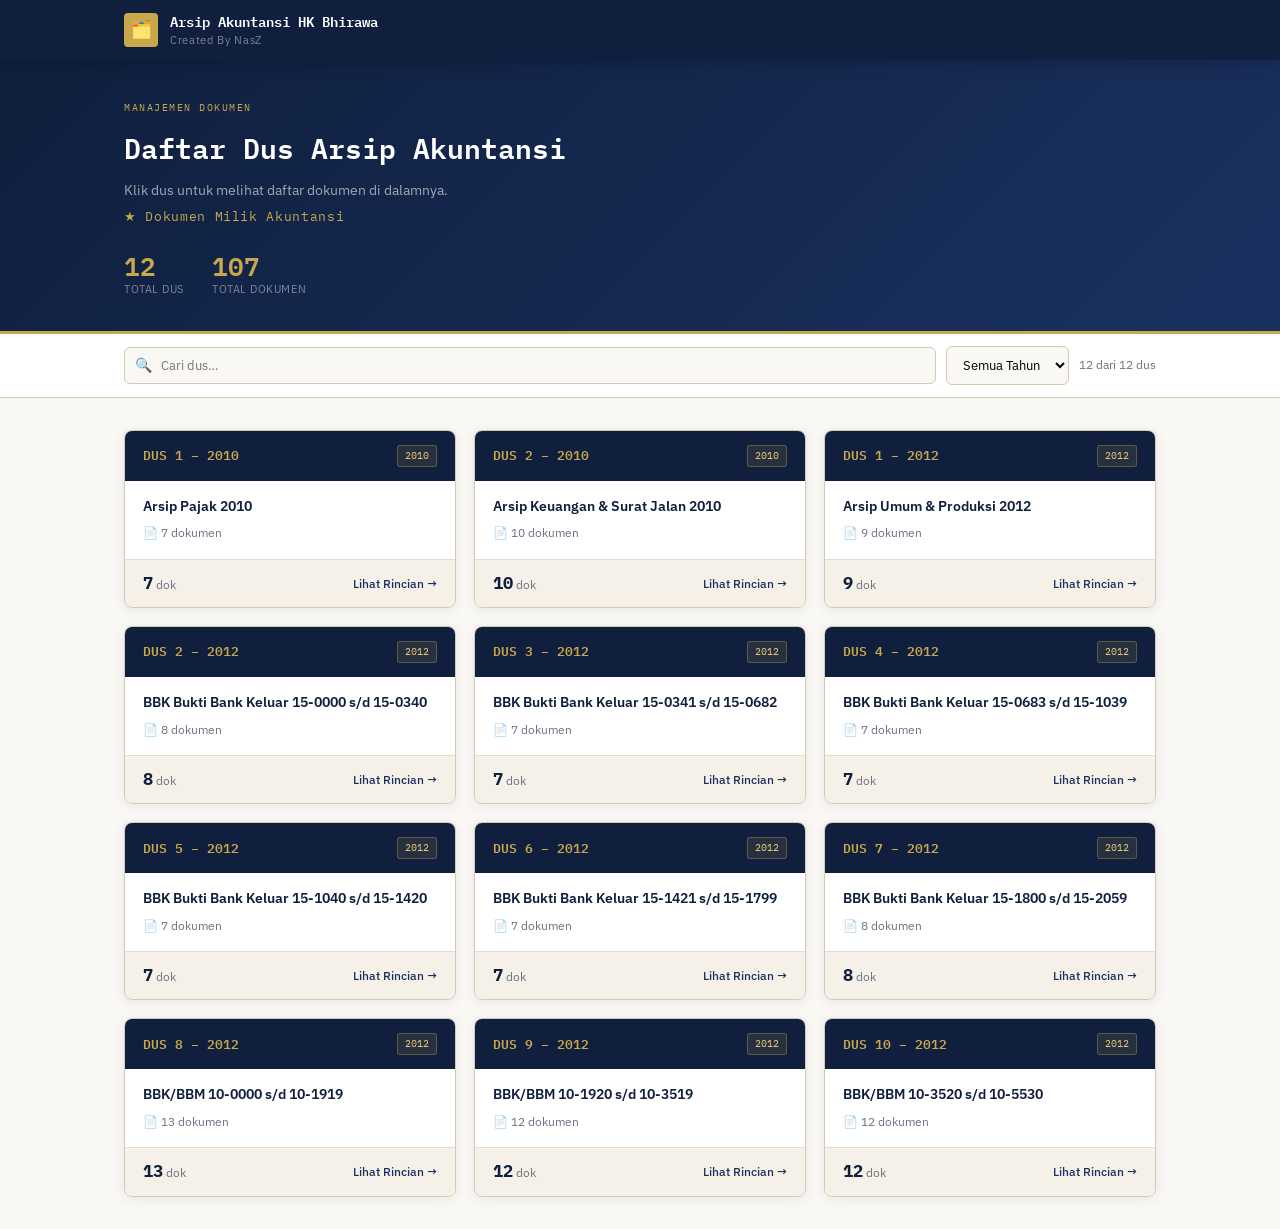
==== index.html @ 4dfe47e9 "Add files via upload" ====
<!DOCTYPE html>
<html lang="id">
<head>
  <meta charset="UTF-8">
  <meta name="viewport" content="width=device-width, initial-scale=1.0">
  <title>Arsip Akuntansi HK Bhirawa</title>
  <link rel="stylesheet" href="css/style.css">
</head>
<body>

<header class="site-header">
  <div class="header-inner">
    <a class="brand" href="index.html">
      <div class="brand-icon">🗂️</div>
      <div>
        <div class="brand-name" data-nama>Arsip Akuntansi HK Bhirawa</div>
        <div class="brand-sub"  data-sub>Created By NasZ</div>
      </div>
    </a>
  </div>
</header>

<section class="hero">
  <div class="hero-inner">
    <div class="hero-left">
      <div class="hero-eye">Manajemen Dokumen</div>
      <h1 class="hero-title">Daftar Dus Arsip Akuntansi</h1>
      <p class="hero-desc">Klik dus untuk melihat daftar dokumen di dalamnya.</p>
      <p class="hero-ket">★ Dokumen Milik Akuntansi</p>
      <div class="hero-stats">
        <div>
          <div class="stat-val" id="stat-dus">—</div>
          <div class="stat-lbl">Total Dus</div>
        </div>
        <div>
          <div class="stat-val" id="stat-dok">—</div>
          <div class="stat-lbl">Total Dokumen</div>
        </div>
      </div>
    </div>
    <div class="hero-logo">
      <img data-logo src="" alt="HK Bhirawa">
    </div>
  </div>
</section>

<div class="toolbar">
  <div class="toolbar-inner">
    <div class="search-wrap">
      <span class="search-ico">🔍</span>
      <input id="s-input" type="search" placeholder="Cari dus…">
    </div>
    <select id="f-tahun" class="filter-sel">
      <option value="">Semua Tahun</option>
    </select>
    <span class="result-lbl" id="result-lbl"></span>
  </div>
</div>

<main class="main">
  <div class="cards-grid" id="cards-grid"></div>
</main>

<script src="js/data.js"></script>
<script src="js/index.js"></script>
</body>
</html>
---- css/style.css ----
@import url('https://fonts.googleapis.com/css2?family=IBM+Plex+Mono:wght@400;600&family=IBM+Plex+Sans:wght@300;400;500;600;700&display=swap');

:root {
  --navy:       #0f1f3d;
  --navy-mid:   #1a3160;
  --gold:       #c9a84c;
  --gold-light: #e8c97a;
  --cream:      #f5f0e8;
  --cream-dark: #e3ddd1;
  --paper:      #faf8f4;
  --text:       #1a1a2e;
  --muted:      #6b7280;
  --border:     #d4c9b5;
  --white:      #ffffff;
  --mono:       'IBM Plex Mono', monospace;
  --sans:       'IBM Plex Sans', sans-serif;
  --radius:     6px;
  --shadow:     0 2px 12px rgba(15,31,61,0.08);
  --shadow-lg:  0 6px 28px rgba(15,31,61,0.14);
}

*, *::before, *::after { box-sizing: border-box; margin: 0; padding: 0; }
html { scroll-behavior: smooth; }
body {
  font-family: var(--sans);
  background: var(--paper);
  color: var(--text);
  min-height: 100vh;
  font-size: 14px;
  line-height: 1.6;
}

/* ── HEADER ── */
.site-header {
  background: var(--navy);
  position: sticky; top: 0; z-index: 100;
  box-shadow: 0 2px 16px rgba(0,0,0,0.25);
}
.header-inner {
  max-width: 1080px; margin: 0 auto; padding: 0 24px;
  display: flex; align-items: center; justify-content: space-between;
  height: 60px;
}
.brand {
  display: flex; align-items: center; gap: 12px;
  text-decoration: none; color: white;
}
.brand-icon {
  width: 34px; height: 34px; background: var(--gold);
  border-radius: 4px; display: grid; place-items: center;
  font-size: 17px; flex-shrink: 0;
}
.brand-name { font-family: var(--mono); font-size: 14px; font-weight: 600; color: white; }
.brand-sub  { font-size: 11px; color: rgba(255,255,255,0.45); letter-spacing: .06em; }
.header-actions { display: flex; gap: 8px; }

/* ── BUTTONS ── */
.btn {
  display: inline-flex; align-items: center; gap: 6px;
  padding: 7px 14px; border-radius: var(--radius);
  font-family: var(--sans); font-size: 13px; font-weight: 500;
  cursor: pointer; transition: .18s ease;
  text-decoration: none; border: none; white-space: nowrap;
}
.btn-outline { background: transparent; color: rgba(255,255,255,.75); border: 1px solid rgba(255,255,255,.25); }
.btn-outline:hover { background: rgba(255,255,255,.1); color: white; }
.btn-ghost   { background: transparent; color: var(--navy); border: 1px solid var(--border); }
.btn-ghost:hover { background: var(--cream); }
.btn-sm { padding: 5px 11px; font-size: 12px; }

/* ── HERO ── */
.hero {
  background: linear-gradient(135deg, var(--navy) 0%, var(--navy-mid) 100%);
  border-bottom: 3px solid var(--gold);
  color: white; padding: 40px 0 32px;
}
.hero-inner {
  max-width: 1080px; margin: 0 auto; padding: 0 24px;
  display: flex; align-items: center; justify-content: space-between;
  gap: 24px; flex-wrap: wrap;
}
.hero-left { flex: 1; }
.hero-eye   { font-family: var(--mono); font-size: 10px; letter-spacing: .15em; text-transform: uppercase; color: var(--gold); margin-bottom: 10px; }
.hero-title { font-family: var(--mono); font-size: clamp(20px,3.5vw,28px); font-weight: 600; margin-bottom: 8px; }
.hero-desc  { font-size: 14px; color: rgba(255,255,255,.6); }
.hero-ket   { font-size: 13px; color: var(--gold); font-family: var(--mono); margin-top: 6px; letter-spacing: 0.05em; }
.hero-stats { display: flex; gap: 28px; margin-top: 24px; flex-wrap: wrap; }
.stat-val   { font-family: var(--mono); font-size: 26px; font-weight: 600; color: var(--gold); line-height: 1; }
.stat-lbl   { font-size: 11px; color: rgba(255,255,255,.45); text-transform: uppercase; letter-spacing: .05em; margin-top: 3px; }
.hero-logo  { flex-shrink: 0; }
.hero-logo img { height: 80px; object-fit: contain; filter: brightness(0) invert(1); opacity: .9; }

/* ── TOOLBAR ── */
.toolbar {
  background: white; border-bottom: 1px solid var(--border);
  position: sticky; top: 60px; z-index: 90; padding: 12px 0;
}
.toolbar-inner {
  max-width: 1080px; margin: 0 auto; padding: 0 24px;
  display: flex; gap: 10px; align-items: center; flex-wrap: wrap;
}
.search-wrap { position: relative; flex: 1; min-width: 180px; }
.search-wrap input {
  width: 100%; padding: 9px 14px 9px 36px;
  border: 1.5px solid var(--border); border-radius: var(--radius);
  font-family: var(--sans); font-size: 13px;
  background: var(--paper); color: var(--text); transition: border-color .18s;
}
.search-wrap input:focus { outline: none; border-color: var(--navy-mid); background: white; }
.search-ico { position: absolute; left: 11px; top: 50%; transform: translateY(-50%); color: var(--muted); font-size: 14px; pointer-events: none; }
.filter-sel {
  padding: 9px 12px; border: 1.5px solid var(--border); border-radius: var(--radius);
  font-family: var(--sans); font-size: 13px; background: var(--paper); cursor: pointer;
}
.filter-sel:focus { outline: none; border-color: var(--navy-mid); }
.result-lbl { font-size: 12px; color: var(--muted); white-space: nowrap; margin-left: auto; }

/* ── MAIN ── */
.main { max-width: 1080px; margin: 0 auto; padding: 32px 24px; }

/* ── CARDS ── */
.cards-grid {
  display: grid;
  grid-template-columns: repeat(auto-fill, minmax(290px, 1fr));
  gap: 18px;
}
.dus-card {
  background: white; border: 1px solid var(--border); border-radius: 8px;
  overflow: hidden; cursor: pointer; transition: all .2s ease;
  text-decoration: none; color: inherit; display: block;
  box-shadow: var(--shadow);
}
.dus-card:hover { border-color: var(--navy-mid); box-shadow: var(--shadow-lg); transform: translateY(-3px); }
.card-head {
  background: var(--navy); padding: 14px 18px;
  display: flex; align-items: center; justify-content: space-between;
}
.card-label { font-family: var(--mono); font-size: 13px; font-weight: 600; color: var(--gold); }
.card-badge {
  font-family: var(--mono); font-size: 10px; color: var(--gold-light);
  border: 1px solid rgba(201,168,76,.35); border-radius: 3px; padding: 2px 7px;
  background: rgba(201,168,76,.12);
}
.card-body   { padding: 16px 18px; }
.card-title  { font-size: 14px; font-weight: 600; color: var(--navy); margin-bottom: 8px; line-height: 1.35; }
.card-meta-r { font-size: 12px; color: var(--muted); display: flex; align-items: center; gap: 7px; }
.card-foot   {
  padding: 10px 18px; border-top: 1px solid var(--cream-dark); background: var(--cream);
  display: flex; align-items: center; justify-content: space-between;
}
.dok-count        { font-size: 12px; color: var(--muted); }
.dok-count strong { font-family: var(--mono); font-size: 17px; color: var(--navy); }
.view-arrow       { font-size: 12px; color: var(--navy-mid); font-weight: 500; }

/* ── EMPTY ── */
.empty { text-align: center; padding: 70px 20px; color: var(--muted); grid-column: 1/-1; }
.empty-ico { font-size: 44px; margin-bottom: 14px; }
.empty-ttl { font-size: 17px; font-weight: 600; color: var(--text); margin-bottom: 6px; }

/* ── DETAIL: BREADCRUMB ── */
.breadcrumb {
  display: flex; align-items: center; gap: 7px;
  font-size: 13px; color: var(--muted); margin-bottom: 20px; flex-wrap: wrap;
}
.breadcrumb a { color: var(--navy-mid); text-decoration: none; }
.breadcrumb a:hover { text-decoration: underline; }
.bc-sep { color: var(--border); }

/* ── DETAIL: NAV ── */
.nav-duo { display: flex; gap: 10px; margin-bottom: 20px; }
.nav-duo a { flex: 1; text-align: center; }

/* ── DETAIL CARD ── */
.detail-card {
  background: white; border: 1px solid var(--border); border-radius: 8px;
  overflow: hidden; box-shadow: var(--shadow); margin-bottom: 20px;
}
.detail-head {
  background: var(--navy); padding: 22px 26px;
  display: flex; align-items: flex-start; justify-content: space-between;
  gap: 16px; flex-wrap: wrap;
}
.detail-num   { font-family: var(--mono); font-size: 11px; color: var(--gold); letter-spacing: .1em; text-transform: uppercase; margin-bottom: 5px; }
.detail-title { font-family: var(--mono); font-size: 20px; font-weight: 600; color: white; line-height: 1.2; }
.detail-ket   { font-size: 12px; color: var(--gold); font-family: var(--mono); margin-top: 6px; letter-spacing: 0.05em; }

/* ── QR BOX ── */
.qr-box {
  display: flex; flex-direction: column; align-items: center;
  gap: 8px; flex-shrink: 0;
}
.qr-placeholder {
  width: 200px; height: 200px;
  border: 2px dashed rgba(201,168,76,0.4);
  border-radius: 8px;
  display: flex; align-items: center; justify-content: center;
  flex-direction: column; gap: 8px;
  color: rgba(201,168,76,0.6); font-size: 12px;
  font-family: var(--mono); text-align: center; line-height: 1.4;
}
#qr-render { width: 200px; height: 200px; }
#qr-render canvas, #qr-render img { width: 200px !important; height: 200px !important; border-radius: 4px; }

/* ── META BAR ── */
.meta-bar {
  padding: 16px 26px; display: flex; gap: 28px; flex-wrap: wrap;
}
.meta-item { display: flex; flex-direction: column; gap: 2px; }
.meta-key  { font-family: var(--mono); font-size: 10px; text-transform: uppercase; letter-spacing: .08em; color: var(--muted); }
.meta-val  { font-size: 14px; font-weight: 600; color: var(--navy); }

/* ── TABLE ── */
.table-wrap {
  background: white; border: 1px solid var(--border); border-radius: 8px;
  overflow: hidden; box-shadow: var(--shadow);
}
.table-head {
  padding: 14px 18px; border-bottom: 1px solid var(--cream-dark); background: var(--cream);
  display: flex; align-items: center; justify-content: space-between; gap: 10px; flex-wrap: wrap;
}
.table-head-title { font-family: var(--mono); font-size: 12px; font-weight: 600; color: var(--navy); }
table { width: 100%; border-collapse: collapse; }
thead th {
  padding: 11px 16px; text-align: left;
  font-family: var(--mono); font-size: 10px; font-weight: 600;
  letter-spacing: .08em; text-transform: uppercase; color: var(--muted);
  background: var(--cream); border-bottom: 2px solid var(--border); white-space: nowrap;
}
tbody td {
  padding: 10px 16px; border-bottom: 1px solid var(--cream-dark); vertical-align: middle;
}
tbody tr:last-child td { border-bottom: none; }
tbody tr:hover td { background: rgba(201,168,76,.05); }
.td-no   { font-family: var(--mono); font-size: 12px; color: var(--muted); width: 40px; text-align: center; }
.td-nama { font-weight: 700; font-size: 15px; text-align: center; }

/* ── TOAST ── */
.toast {
  position: fixed; bottom: 22px; right: 22px;
  background: var(--navy); color: white;
  padding: 11px 18px; border-radius: var(--radius);
  font-size: 13px; box-shadow: var(--shadow-lg); z-index: 999;
  display: flex; align-items: center; gap: 8px;
  animation: slideUp .25s ease;
}
@keyframes slideUp {
  from { opacity: 0; transform: translateY(16px); }
  to   { opacity: 1; transform: translateY(0); }
}

mark { background: rgba(201,168,76,.35); color: inherit; border-radius: 2px; padding: 0 2px; }

/* ── RESPONSIVE ── */
@media(max-width:640px) {
  .cards-grid { grid-template-columns: 1fr; }
  .detail-head { flex-direction: column; }
  thead th, tbody td { padding: 9px 11px; }
  .meta-bar { gap: 16px; }
  .nav-duo { flex-direction: column; }
}

/* ── PRINT ── */
@media print {
  .site-header, .toolbar, .no-print { display: none !important; }
  body { background: white; font-size: 12px; }
  .main { padding: 10px 16px; }
  .detail-card, .table-wrap { box-shadow: none; border: 1px solid #ccc; margin-bottom: 10px; }
  .detail-head { padding: 14px 18px; }
  .detail-title { font-size: 15px; }
  .meta-bar { padding: 10px 18px; gap: 20px; }
  .table-head { padding: 8px 14px; }
  thead th { padding: 7px 14px; font-size: 9px; }
  tbody td { padding: 6px 14px; }
  .td-nama { font-size: 13px; }
  .breadcrumb, .nav-duo { display: none !important; }
  #qr-render canvas, #qr-render img { width: 200px !important; height: 200px !important; }
  @page { size: A4 portrait; margin: 12mm; }
}
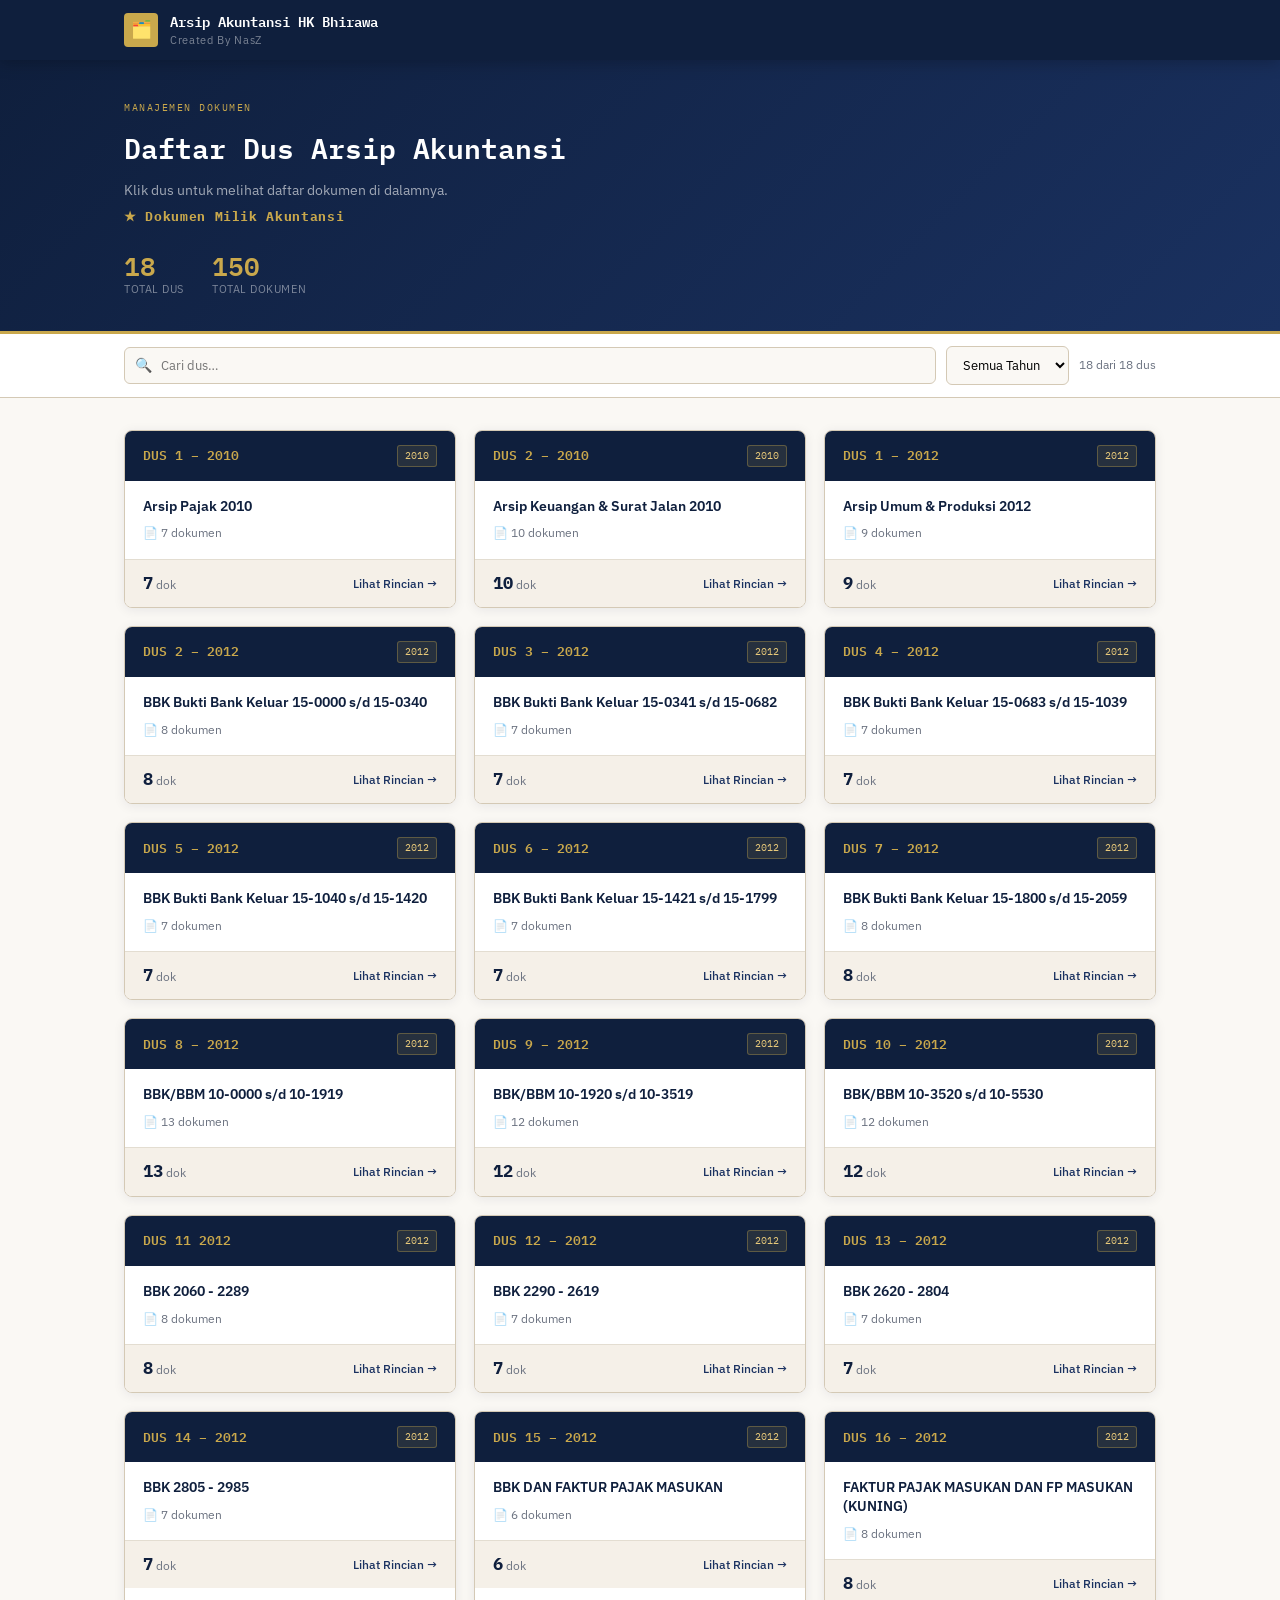
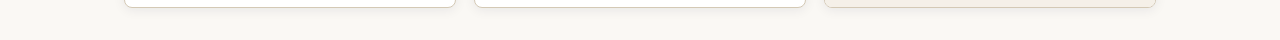
==== commit 205b6d5f: "Update index.html" ====
--- a/index.html
+++ b/index.html
@@ -14,7 +14,7 @@
       <div class="brand-icon">🗂️</div>
       <div>
         <div class="brand-name" data-nama>Arsip Akuntansi HK Bhirawa</div>
-        <div class="brand-sub"  data-sub>Created By NasZ</div>
+        <div class="brand-sub"  data-sub>Created By Nas Powered by Claude</div>
       </div>
     </a>
   </div>
--- a/css/style.css
+++ b/css/style.css
@@ -18,261 +18,152 @@
   --shadow:     0 2px 12px rgba(15,31,61,0.08);
   --shadow-lg:  0 6px 28px rgba(15,31,61,0.14);
 }
+*,*::before,*::after{box-sizing:border-box;margin:0;padding:0;}
+html{scroll-behavior:smooth;}
+body{font-family:var(--sans);background:var(--paper);color:var(--text);min-height:100vh;font-size:14px;line-height:1.6;}
 
-*, *::before, *::after { box-sizing: border-box; margin: 0; padding: 0; }
-html { scroll-behavior: smooth; }
-body {
-  font-family: var(--sans);
-  background: var(--paper);
-  color: var(--text);
-  min-height: 100vh;
-  font-size: 14px;
-  line-height: 1.6;
+/* HEADER */
+.site-header{background:var(--navy);position:sticky;top:0;z-index:100;box-shadow:0 2px 16px rgba(0,0,0,0.25);}
+.header-inner{max-width:1080px;margin:0 auto;padding:0 24px;display:flex;align-items:center;justify-content:space-between;height:60px;}
+.brand{display:flex;align-items:center;gap:12px;text-decoration:none;color:white;}
+.brand-icon{width:34px;height:34px;background:var(--gold);border-radius:4px;display:grid;place-items:center;font-size:17px;flex-shrink:0;}
+.brand-name{font-family:var(--mono);font-size:14px;font-weight:600;color:white;}
+.brand-sub{font-size:11px;color:rgba(255,255,255,0.45);letter-spacing:.06em;}
+.header-actions{display:flex;gap:8px;}
+
+/* BUTTONS */
+.btn{display:inline-flex;align-items:center;gap:6px;padding:7px 14px;border-radius:var(--radius);font-family:var(--sans);font-size:13px;font-weight:500;cursor:pointer;transition:.18s ease;text-decoration:none;border:none;white-space:nowrap;}
+.btn-outline{background:transparent;color:rgba(255,255,255,.75);border:1px solid rgba(255,255,255,.25);}
+.btn-outline:hover{background:rgba(255,255,255,.1);color:white;}
+.btn-ghost{background:transparent;color:var(--navy);border:1px solid var(--border);}
+.btn-ghost:hover{background:var(--cream);}
+.btn-sm{padding:5px 11px;font-size:12px;}
+
+/* HERO */
+.hero{background:linear-gradient(135deg,var(--navy) 0%,var(--navy-mid) 100%);border-bottom:3px solid var(--gold);color:white;padding:40px 0 32px;}
+.hero-inner{max-width:1080px;margin:0 auto;padding:0 24px;display:flex;align-items:center;justify-content:space-between;gap:24px;flex-wrap:wrap;}
+.hero-left{flex:1;}
+.hero-eye{font-family:var(--mono);font-size:10px;letter-spacing:.15em;text-transform:uppercase;color:var(--gold);margin-bottom:10px;}
+.hero-title{font-family:var(--mono);font-size:clamp(20px,3.5vw,28px);font-weight:600;margin-bottom:8px;}
+.hero-desc{font-size:14px;color:rgba(255,255,255,.6);}
+.hero-ket{font-size:13px;color:var(--gold);font-family:var(--mono);margin-top:6px;letter-spacing:0.05em;font-weight:700;}
+.hero-stats{display:flex;gap:28px;margin-top:24px;flex-wrap:wrap;}
+.stat-val{font-family:var(--mono);font-size:26px;font-weight:600;color:var(--gold);line-height:1;}
+.stat-lbl{font-size:11px;color:rgba(255,255,255,.45);text-transform:uppercase;letter-spacing:.05em;margin-top:3px;}
+.hero-logo{flex-shrink:0;}
+.hero-logo img{height:80px;object-fit:contain;filter:brightness(0) invert(1);opacity:.9;}
+
+/* TOOLBAR */
+.toolbar{background:white;border-bottom:1px solid var(--border);position:sticky;top:60px;z-index:90;padding:12px 0;}
+.toolbar-inner{max-width:1080px;margin:0 auto;padding:0 24px;display:flex;gap:10px;align-items:center;flex-wrap:wrap;}
+.search-wrap{position:relative;flex:1;min-width:180px;}
+.search-wrap input{width:100%;padding:9px 14px 9px 36px;border:1.5px solid var(--border);border-radius:var(--radius);font-family:var(--sans);font-size:13px;background:var(--paper);color:var(--text);transition:border-color .18s;}
+.search-wrap input:focus{outline:none;border-color:var(--navy-mid);background:white;}
+.search-ico{position:absolute;left:11px;top:50%;transform:translateY(-50%);color:var(--muted);font-size:14px;pointer-events:none;}
+.filter-sel{padding:9px 12px;border:1.5px solid var(--border);border-radius:var(--radius);font-family:var(--sans);font-size:13px;background:var(--paper);cursor:pointer;}
+.filter-sel:focus{outline:none;border-color:var(--navy-mid);}
+.result-lbl{font-size:12px;color:var(--muted);white-space:nowrap;margin-left:auto;}
+
+/* MAIN */
+.main{max-width:1080px;margin:0 auto;padding:32px 24px;}
+
+/* CARDS */
+.cards-grid{display:grid;grid-template-columns:repeat(auto-fill,minmax(290px,1fr));gap:18px;}
+.dus-card{background:white;border:1px solid var(--border);border-radius:8px;overflow:hidden;cursor:pointer;transition:all .2s ease;text-decoration:none;color:inherit;display:block;box-shadow:var(--shadow);}
+.dus-card:hover{border-color:var(--navy-mid);box-shadow:var(--shadow-lg);transform:translateY(-3px);}
+.card-head{background:var(--navy);padding:14px 18px;display:flex;align-items:center;justify-content:space-between;}
+.card-label{font-family:var(--mono);font-size:13px;font-weight:600;color:var(--gold);}
+.card-badge{font-family:var(--mono);font-size:10px;color:var(--gold-light);border:1px solid rgba(201,168,76,.35);border-radius:3px;padding:2px 7px;background:rgba(201,168,76,.12);}
+.card-body{padding:16px 18px;}
+.card-title{font-size:14px;font-weight:600;color:var(--navy);margin-bottom:8px;line-height:1.35;}
+.card-meta-r{font-size:12px;color:var(--muted);display:flex;align-items:center;gap:7px;}
+.card-foot{padding:10px 18px;border-top:1px solid var(--cream-dark);background:var(--cream);display:flex;align-items:center;justify-content:space-between;}
+.dok-count{font-size:12px;color:var(--muted);}
+.dok-count strong{font-family:var(--mono);font-size:17px;color:var(--navy);}
+.view-arrow{font-size:12px;color:var(--navy-mid);font-weight:500;}
+
+/* EMPTY */
+.empty{text-align:center;padding:70px 20px;color:var(--muted);grid-column:1/-1;}
+.empty-ico{font-size:44px;margin-bottom:14px;}
+.empty-ttl{font-size:17px;font-weight:600;color:var(--text);margin-bottom:6px;}
+
+/* BREADCRUMB */
+.breadcrumb{display:flex;align-items:center;gap:7px;font-size:13px;color:var(--muted);margin-bottom:20px;flex-wrap:wrap;}
+.breadcrumb a{color:var(--navy-mid);text-decoration:none;}
+.breadcrumb a:hover{text-decoration:underline;}
+.bc-sep{color:var(--border);}
+
+/* NAV */
+.nav-duo{display:flex;gap:10px;margin-bottom:20px;}
+.nav-duo a{flex:1;text-align:center;}
+
+/* DETAIL CARD */
+.detail-card{background:white;border:1px solid var(--border);border-radius:8px;overflow:hidden;box-shadow:var(--shadow);margin-bottom:20px;}
+.detail-head{background:var(--navy);padding:22px 26px;display:flex;align-items:flex-start;justify-content:space-between;gap:16px;flex-wrap:wrap;}
+.detail-num{font-family:var(--mono);font-size:12px;color:var(--gold);font-weight:700;letter-spacing:.1em;text-transform:uppercase;margin-bottom:5px;}
+.detail-title{font-family:var(--mono);font-size:20px;font-weight:700;color:#ffffff;line-height:1.2;}
+.detail-ket{font-size:13px;color:var(--gold);font-family:var(--mono);margin-top:6px;letter-spacing:0.05em;font-weight:700;}
+
+/* QR BOX */
+.qr-box{display:flex;flex-direction:column;align-items:center;gap:8px;flex-shrink:0;}
+#qr-render{width:200px;height:200px;}
+#qr-render canvas,#qr-render img{width:200px !important;height:200px !important;border-radius:4px;}
+
+/* META BAR */
+.meta-bar{padding:16px 26px;display:flex;gap:28px;flex-wrap:wrap;}
+.meta-item{display:flex;flex-direction:column;gap:2px;}
+.meta-key{font-family:var(--mono);font-size:10px;text-transform:uppercase;letter-spacing:.08em;color:var(--text);font-weight:600;}
+.meta-val{font-size:15px;font-weight:700;color:var(--navy);}
+
+/* TABLE */
+.table-wrap{background:white;border:1px solid var(--border);border-radius:8px;overflow:hidden;box-shadow:var(--shadow);}
+.table-head{padding:14px 18px;border-bottom:1px solid var(--cream-dark);background:var(--cream);display:flex;align-items:center;justify-content:space-between;gap:10px;flex-wrap:wrap;}
+.table-head-title{font-family:var(--mono);font-size:12px;font-weight:600;color:var(--navy);}
+table{width:100%;border-collapse:collapse;}
+thead th{padding:11px 16px;text-align:left;font-family:var(--mono);font-size:10px;font-weight:600;letter-spacing:.08em;text-transform:uppercase;color:var(--muted);background:var(--cream);border-bottom:2px solid var(--border);white-space:nowrap;}
+tbody td{padding:10px 16px;border-bottom:1px solid var(--cream-dark);vertical-align:middle;}
+tbody tr:last-child td{border-bottom:none;}
+tbody tr:hover td{background:rgba(201,168,76,.05);}
+.td-no{font-family:var(--mono);font-size:13px;color:var(--text);font-weight:700;width:40px;text-align:center;}
+.td-nama{font-weight:700;font-size:15px;text-align:center;color:var(--text);}
+
+/* TOAST */
+.toast{position:fixed;bottom:22px;right:22px;background:var(--navy);color:white;padding:11px 18px;border-radius:var(--radius);font-size:13px;box-shadow:var(--shadow-lg);z-index:999;display:flex;align-items:center;gap:8px;animation:slideUp .25s ease;}
+@keyframes slideUp{from{opacity:0;transform:translateY(16px);}to{opacity:1;transform:translateY(0);}}
+
+mark{background:rgba(201,168,76,.35);color:inherit;border-radius:2px;padding:0 2px;}
+
+/* RESPONSIVE */
+@media(max-width:640px){
+  .cards-grid{grid-template-columns:1fr;}
+  .detail-head{flex-direction:column;}
+  thead th,tbody td{padding:9px 11px;}
+  .meta-bar{gap:16px;}
+  .nav-duo{flex-direction:column;}
 }
 
-/* ── HEADER ── */
-.site-header {
-  background: var(--navy);
-  position: sticky; top: 0; z-index: 100;
-  box-shadow: 0 2px 16px rgba(0,0,0,0.25);
+/* PRINT */
+@media print {
+  .site-header,.toolbar,.no-print{display:none !important;}
+  body{background:white;font-size:12px;}
+  .main{padding:10px 16px;}
+  .detail-card,.table-wrap{box-shadow:none;border:1px solid #999;margin-bottom:10px;}
+  .detail-head{padding:14px 18px;background:white !important;border-bottom:2px solid #333;}
+  .detail-num{color:#333 !important;font-size:11px;}
+  .detail-title{color:#000 !important;font-size:15px;font-weight:700;}
+  .detail-ket{color:#333 !important;}
+  #badge-label{color:#000 !important;}
+  #badge-tahun{color:#000 !important;}
+  .meta-bar{padding:10px 18px;gap:20px;}
+  .meta-key{color:#333 !important;}
+  .meta-val{color:#000 !important;font-weight:700;}
+  .table-head{padding:8px 14px;background:#f0f0f0 !important;}
+  .table-head-title{color:#000 !important;}
+  thead th{padding:7px 14px;font-size:9px;color:#333 !important;background:#f0f0f0 !important;}
+  tbody td{padding:6px 14px;}
+  .td-no{color:#000 !important;font-weight:700;}
+  .td-nama{font-size:13px;color:#000 !important;font-weight:700;}
+  .breadcrumb,.nav-duo{display:none !important;}
+  #qr-render canvas,#qr-render img{width:200px !important;height:200px !important;}
+  @page{size:A4 portrait;margin:12mm;}
 }
-.header-inner {
-  max-width: 1080px; margin: 0 auto; padding: 0 24px;
-  display: flex; align-items: center; justify-content: space-between;
-  height: 60px;
-}
-.brand {
-  display: flex; align-items: center; gap: 12px;
-  text-decoration: none; color: white;
-}
-.brand-icon {
-  width: 34px; height: 34px; background: var(--gold);
-  border-radius: 4px; display: grid; place-items: center;
-  font-size: 17px; flex-shrink: 0;
-}
-.brand-name { font-family: var(--mono); font-size: 14px; font-weight: 600; color: white; }
-.brand-sub  { font-size: 11px; color: rgba(255,255,255,0.45); letter-spacing: .06em; }
-.header-actions { display: flex; gap: 8px; }
-
-/* ── BUTTONS ── */
-.btn {
-  display: inline-flex; align-items: center; gap: 6px;
-  padding: 7px 14px; border-radius: var(--radius);
-  font-family: var(--sans); font-size: 13px; font-weight: 500;
-  cursor: pointer; transition: .18s ease;
-  text-decoration: none; border: none; white-space: nowrap;
-}
-.btn-outline { background: transparent; color: rgba(255,255,255,.75); border: 1px solid rgba(255,255,255,.25); }
-.btn-outline:hover { background: rgba(255,255,255,.1); color: white; }
-.btn-ghost   { background: transparent; color: var(--navy); border: 1px solid var(--border); }
-.btn-ghost:hover { background: var(--cream); }
-.btn-sm { padding: 5px 11px; font-size: 12px; }
-
-/* ── HERO ── */
-.hero {
-  background: linear-gradient(135deg, var(--navy) 0%, var(--navy-mid) 100%);
-  border-bottom: 3px solid var(--gold);
-  color: white; padding: 40px 0 32px;
-}
-.hero-inner {
-  max-width: 1080px; margin: 0 auto; padding: 0 24px;
-  display: flex; align-items: center; justify-content: space-between;
-  gap: 24px; flex-wrap: wrap;
-}
-.hero-left { flex: 1; }
-.hero-eye   { font-family: var(--mono); font-size: 10px; letter-spacing: .15em; text-transform: uppercase; color: var(--gold); margin-bottom: 10px; }
-.hero-title { font-family: var(--mono); font-size: clamp(20px,3.5vw,28px); font-weight: 600; margin-bottom: 8px; }
-.hero-desc  { font-size: 14px; color: rgba(255,255,255,.6); }
-.hero-ket   { font-size: 13px; color: var(--gold); font-family: var(--mono); margin-top: 6px; letter-spacing: 0.05em; }
-.hero-stats { display: flex; gap: 28px; margin-top: 24px; flex-wrap: wrap; }
-.stat-val   { font-family: var(--mono); font-size: 26px; font-weight: 600; color: var(--gold); line-height: 1; }
-.stat-lbl   { font-size: 11px; color: rgba(255,255,255,.45); text-transform: uppercase; letter-spacing: .05em; margin-top: 3px; }
-.hero-logo  { flex-shrink: 0; }
-.hero-logo img { height: 80px; object-fit: contain; filter: brightness(0) invert(1); opacity: .9; }
-
-/* ── TOOLBAR ── */
-.toolbar {
-  background: white; border-bottom: 1px solid var(--border);
-  position: sticky; top: 60px; z-index: 90; padding: 12px 0;
-}
-.toolbar-inner {
-  max-width: 1080px; margin: 0 auto; padding: 0 24px;
-  display: flex; gap: 10px; align-items: center; flex-wrap: wrap;
-}
-.search-wrap { position: relative; flex: 1; min-width: 180px; }
-.search-wrap input {
-  width: 100%; padding: 9px 14px 9px 36px;
-  border: 1.5px solid var(--border); border-radius: var(--radius);
-  font-family: var(--sans); font-size: 13px;
-  background: var(--paper); color: var(--text); transition: border-color .18s;
-}
-.search-wrap input:focus { outline: none; border-color: var(--navy-mid); background: white; }
-.search-ico { position: absolute; left: 11px; top: 50%; transform: translateY(-50%); color: var(--muted); font-size: 14px; pointer-events: none; }
-.filter-sel {
-  padding: 9px 12px; border: 1.5px solid var(--border); border-radius: var(--radius);
-  font-family: var(--sans); font-size: 13px; background: var(--paper); cursor: pointer;
-}
-.filter-sel:focus { outline: none; border-color: var(--navy-mid); }
-.result-lbl { font-size: 12px; color: var(--muted); white-space: nowrap; margin-left: auto; }
-
-/* ── MAIN ── */
-.main { max-width: 1080px; margin: 0 auto; padding: 32px 24px; }
-
-/* ── CARDS ── */
-.cards-grid {
-  display: grid;
-  grid-template-columns: repeat(auto-fill, minmax(290px, 1fr));
-  gap: 18px;
-}
-.dus-card {
-  background: white; border: 1px solid var(--border); border-radius: 8px;
-  overflow: hidden; cursor: pointer; transition: all .2s ease;
-  text-decoration: none; color: inherit; display: block;
-  box-shadow: var(--shadow);
-}
-.dus-card:hover { border-color: var(--navy-mid); box-shadow: var(--shadow-lg); transform: translateY(-3px); }
-.card-head {
-  background: var(--navy); padding: 14px 18px;
-  display: flex; align-items: center; justify-content: space-between;
-}
-.card-label { font-family: var(--mono); font-size: 13px; font-weight: 600; color: var(--gold); }
-.card-badge {
-  font-family: var(--mono); font-size: 10px; color: var(--gold-light);
-  border: 1px solid rgba(201,168,76,.35); border-radius: 3px; padding: 2px 7px;
-  background: rgba(201,168,76,.12);
-}
-.card-body   { padding: 16px 18px; }
-.card-title  { font-size: 14px; font-weight: 600; color: var(--navy); margin-bottom: 8px; line-height: 1.35; }
-.card-meta-r { font-size: 12px; color: var(--muted); display: flex; align-items: center; gap: 7px; }
-.card-foot   {
-  padding: 10px 18px; border-top: 1px solid var(--cream-dark); background: var(--cream);
-  display: flex; align-items: center; justify-content: space-between;
-}
-.dok-count        { font-size: 12px; color: var(--muted); }
-.dok-count strong { font-family: var(--mono); font-size: 17px; color: var(--navy); }
-.view-arrow       { font-size: 12px; color: var(--navy-mid); font-weight: 500; }
-
-/* ── EMPTY ── */
-.empty { text-align: center; padding: 70px 20px; color: var(--muted); grid-column: 1/-1; }
-.empty-ico { font-size: 44px; margin-bottom: 14px; }
-.empty-ttl { font-size: 17px; font-weight: 600; color: var(--text); margin-bottom: 6px; }
-
-/* ── DETAIL: BREADCRUMB ── */
-.breadcrumb {
-  display: flex; align-items: center; gap: 7px;
-  font-size: 13px; color: var(--muted); margin-bottom: 20px; flex-wrap: wrap;
-}
-.breadcrumb a { color: var(--navy-mid); text-decoration: none; }
-.breadcrumb a:hover { text-decoration: underline; }
-.bc-sep { color: var(--border); }
-
-/* ── DETAIL: NAV ── */
-.nav-duo { display: flex; gap: 10px; margin-bottom: 20px; }
-.nav-duo a { flex: 1; text-align: center; }
-
-/* ── DETAIL CARD ── */
-.detail-card {
-  background: white; border: 1px solid var(--border); border-radius: 8px;
-  overflow: hidden; box-shadow: var(--shadow); margin-bottom: 20px;
-}
-.detail-head {
-  background: var(--navy); padding: 22px 26px;
-  display: flex; align-items: flex-start; justify-content: space-between;
-  gap: 16px; flex-wrap: wrap;
-}
-.detail-num   { font-family: var(--mono); font-size: 11px; color: var(--gold); letter-spacing: .1em; text-transform: uppercase; margin-bottom: 5px; }
-.detail-title { font-family: var(--mono); font-size: 20px; font-weight: 600; color: white; line-height: 1.2; }
-.detail-ket   { font-size: 12px; color: var(--gold); font-family: var(--mono); margin-top: 6px; letter-spacing: 0.05em; }
-
-/* ── QR BOX ── */
-.qr-box {
-  display: flex; flex-direction: column; align-items: center;
-  gap: 8px; flex-shrink: 0;
-}
-.qr-placeholder {
-  width: 200px; height: 200px;
-  border: 2px dashed rgba(201,168,76,0.4);
-  border-radius: 8px;
-  display: flex; align-items: center; justify-content: center;
-  flex-direction: column; gap: 8px;
-  color: rgba(201,168,76,0.6); font-size: 12px;
-  font-family: var(--mono); text-align: center; line-height: 1.4;
-}
-#qr-render { width: 200px; height: 200px; }
-#qr-render canvas, #qr-render img { width: 200px !important; height: 200px !important; border-radius: 4px; }
-
-/* ── META BAR ── */
-.meta-bar {
-  padding: 16px 26px; display: flex; gap: 28px; flex-wrap: wrap;
-}
-.meta-item { display: flex; flex-direction: column; gap: 2px; }
-.meta-key  { font-family: var(--mono); font-size: 10px; text-transform: uppercase; letter-spacing: .08em; color: var(--muted); }
-.meta-val  { font-size: 14px; font-weight: 600; color: var(--navy); }
-
-/* ── TABLE ── */
-.table-wrap {
-  background: white; border: 1px solid var(--border); border-radius: 8px;
-  overflow: hidden; box-shadow: var(--shadow);
-}
-.table-head {
-  padding: 14px 18px; border-bottom: 1px solid var(--cream-dark); background: var(--cream);
-  display: flex; align-items: center; justify-content: space-between; gap: 10px; flex-wrap: wrap;
-}
-.table-head-title { font-family: var(--mono); font-size: 12px; font-weight: 600; color: var(--navy); }
-table { width: 100%; border-collapse: collapse; }
-thead th {
-  padding: 11px 16px; text-align: left;
-  font-family: var(--mono); font-size: 10px; font-weight: 600;
-  letter-spacing: .08em; text-transform: uppercase; color: var(--muted);
-  background: var(--cream); border-bottom: 2px solid var(--border); white-space: nowrap;
-}
-tbody td {
-  padding: 10px 16px; border-bottom: 1px solid var(--cream-dark); vertical-align: middle;
-}
-tbody tr:last-child td { border-bottom: none; }
-tbody tr:hover td { background: rgba(201,168,76,.05); }
-.td-no   { font-family: var(--mono); font-size: 12px; color: var(--muted); width: 40px; text-align: center; }
-.td-nama { font-weight: 700; font-size: 15px; text-align: center; }
-
-/* ── TOAST ── */
-.toast {
-  position: fixed; bottom: 22px; right: 22px;
-  background: var(--navy); color: white;
-  padding: 11px 18px; border-radius: var(--radius);
-  font-size: 13px; box-shadow: var(--shadow-lg); z-index: 999;
-  display: flex; align-items: center; gap: 8px;
-  animation: slideUp .25s ease;
-}
-@keyframes slideUp {
-  from { opacity: 0; transform: translateY(16px); }
-  to   { opacity: 1; transform: translateY(0); }
-}
-
-mark { background: rgba(201,168,76,.35); color: inherit; border-radius: 2px; padding: 0 2px; }
-
-/* ── RESPONSIVE ── */
-@media(max-width:640px) {
-  .cards-grid { grid-template-columns: 1fr; }
-  .detail-head { flex-direction: column; }
-  thead th, tbody td { padding: 9px 11px; }
-  .meta-bar { gap: 16px; }
-  .nav-duo { flex-direction: column; }
-}
-
-/* ── PRINT ── */
-@media print {
-  .site-header, .toolbar, .no-print { display: none !important; }
-  body { background: white; font-size: 12px; }
-  .main { padding: 10px 16px; }
-  .detail-card, .table-wrap { box-shadow: none; border: 1px solid #ccc; margin-bottom: 10px; }
-  .detail-head { padding: 14px 18px; }
-  .detail-title { font-size: 15px; }
-  .meta-bar { padding: 10px 18px; gap: 20px; }
-  .table-head { padding: 8px 14px; }
-  thead th { padding: 7px 14px; font-size: 9px; }
-  tbody td { padding: 6px 14px; }
-  .td-nama { font-size: 13px; }
-  .breadcrumb, .nav-duo { display: none !important; }
-  #qr-render canvas, #qr-render img { width: 200px !important; height: 200px !important; }
-  @page { size: A4 portrait; margin: 12mm; }
-}
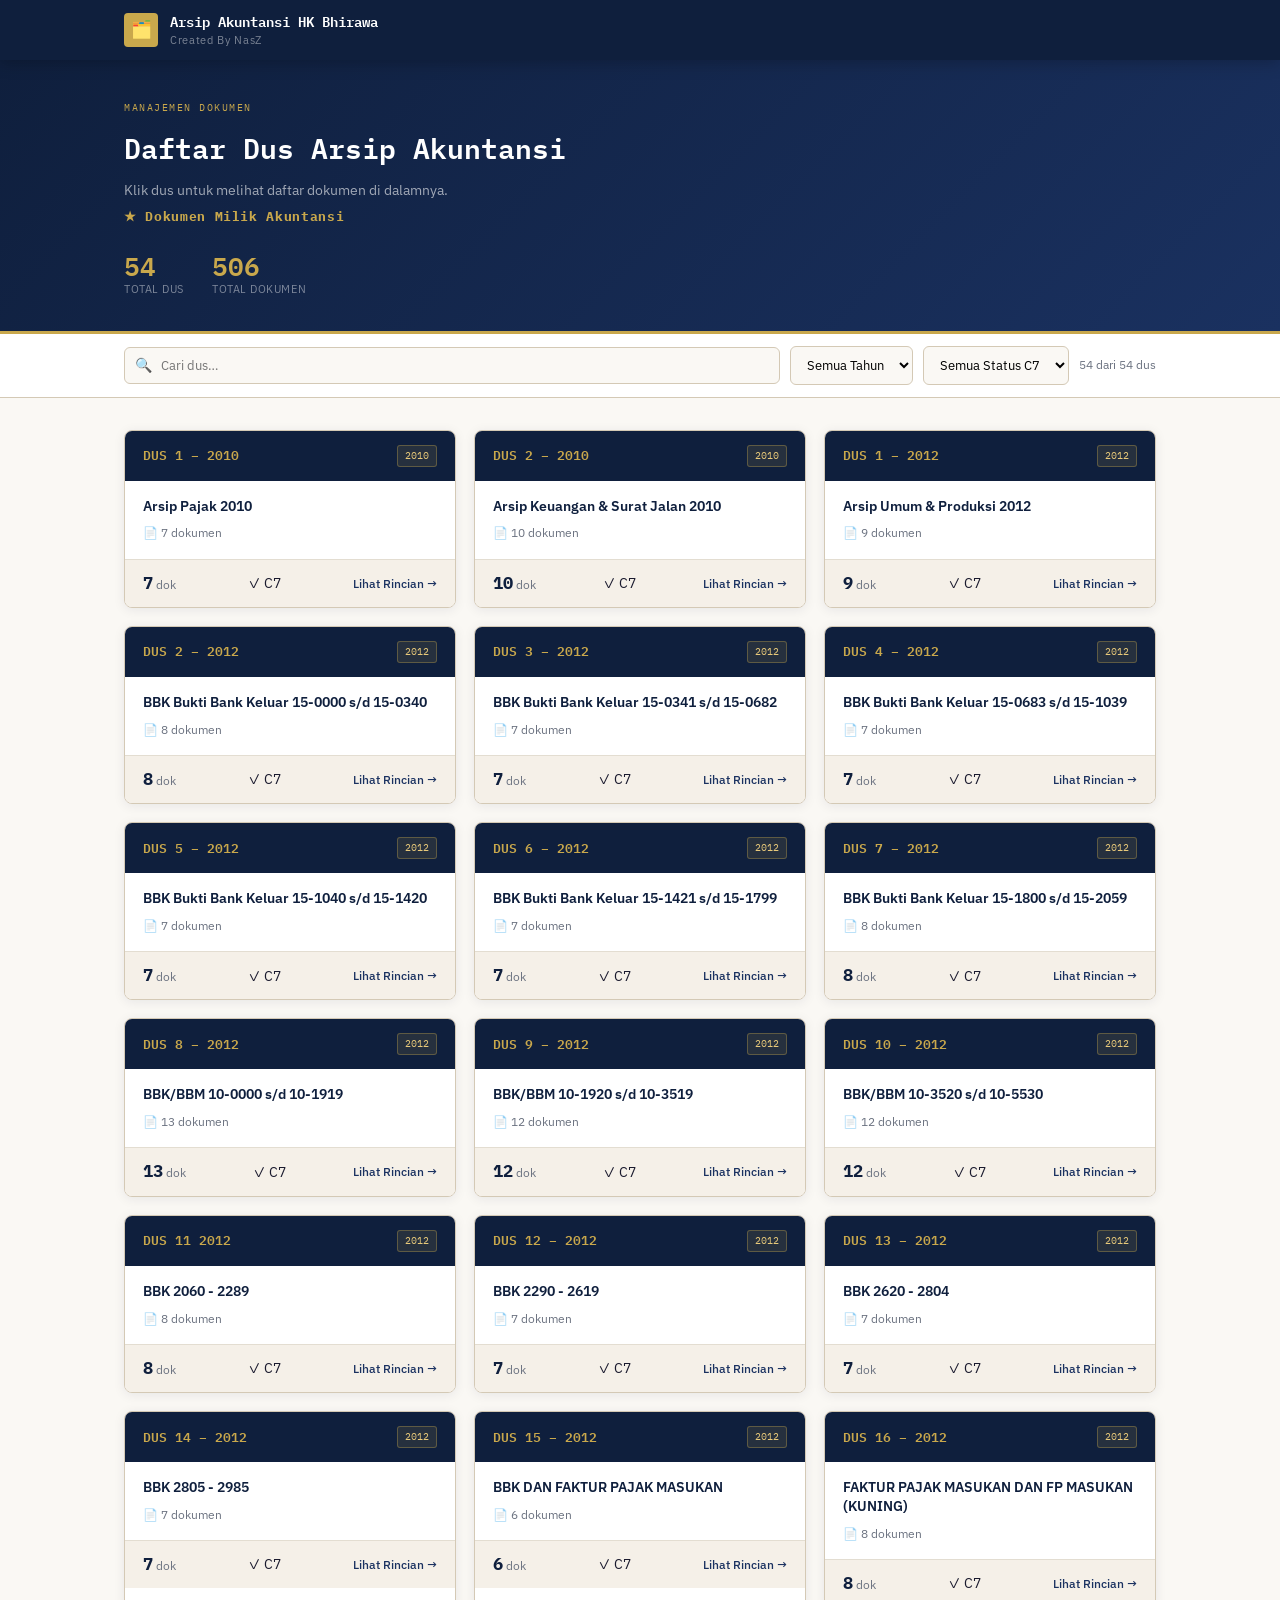
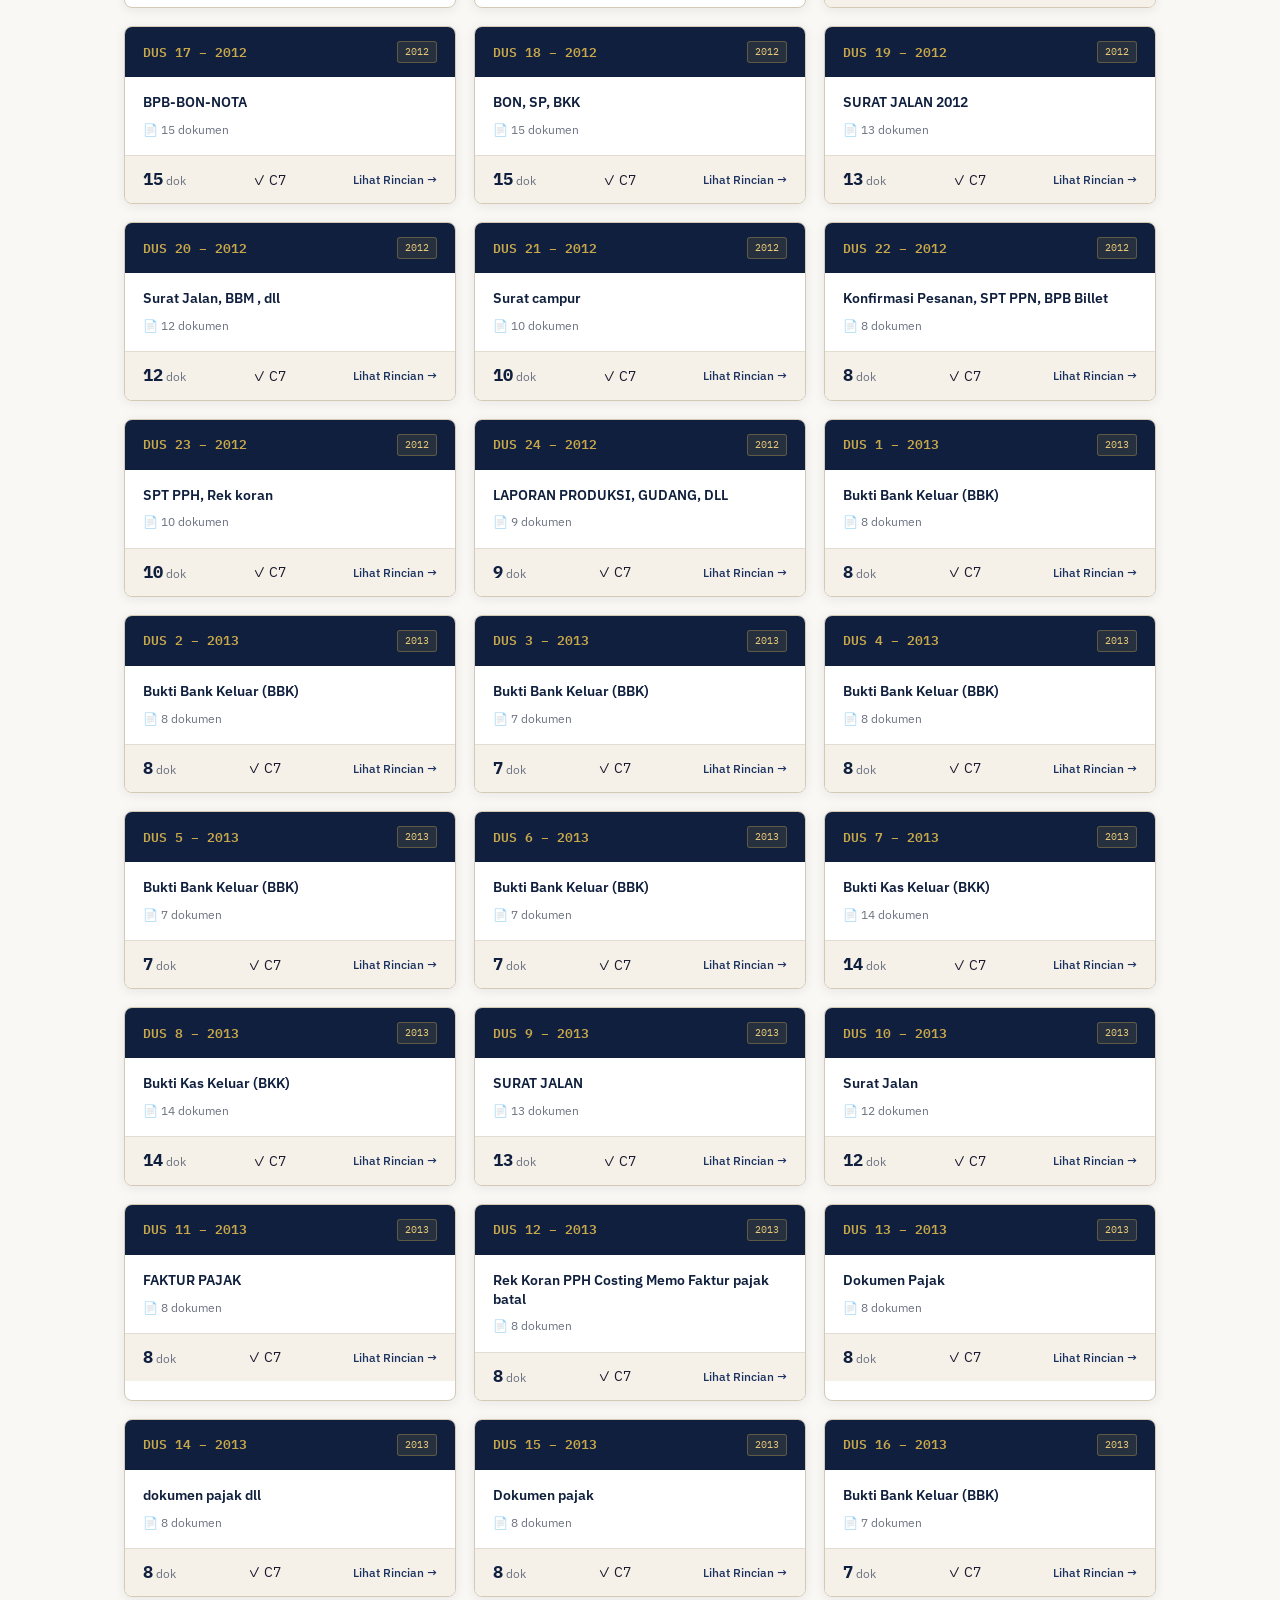
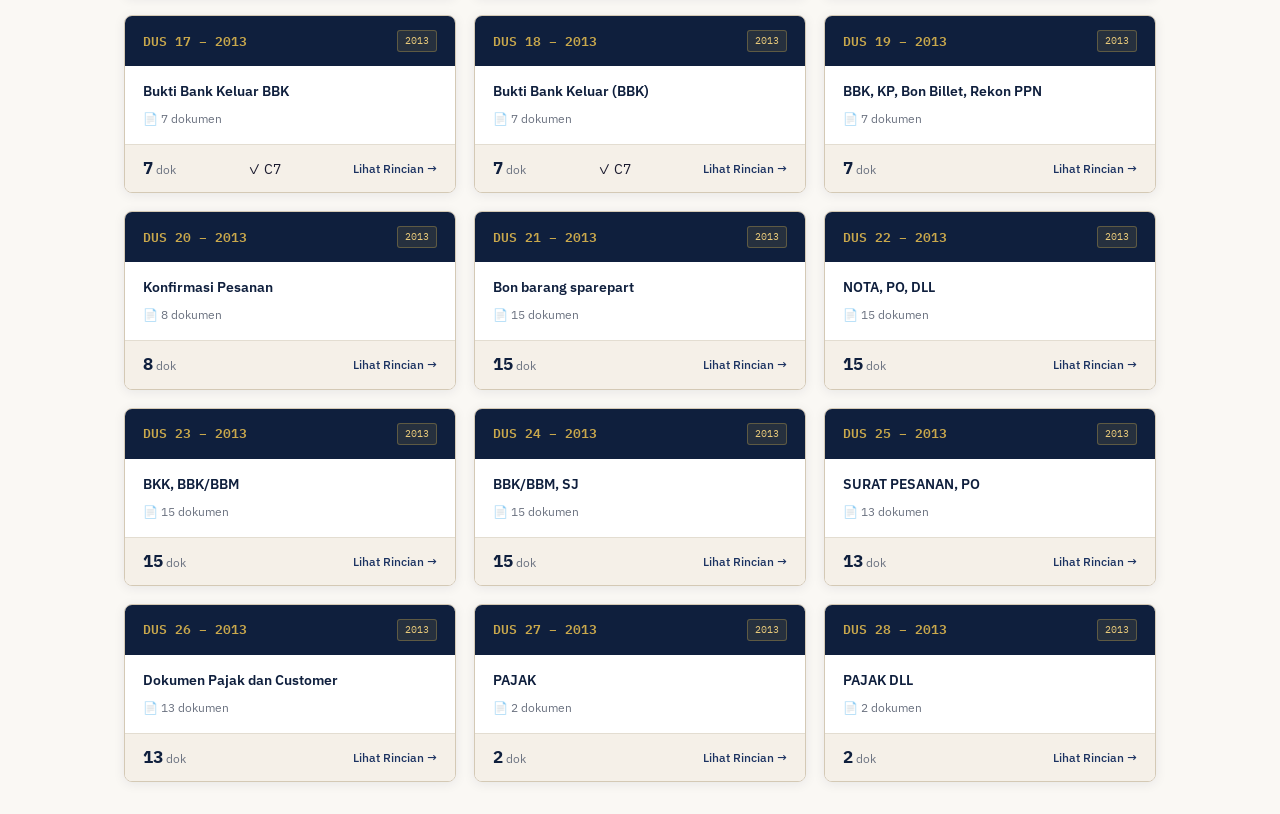
==== commit 7f0ccf70: "Update index.html" ====
--- a/index.html
+++ b/index.html
@@ -50,9 +50,17 @@
       <span class="search-ico">🔍</span>
       <input id="s-input" type="search" placeholder="Cari dus…">
     </div>
+    
     <select id="f-tahun" class="filter-sel">
       <option value="">Semua Tahun</option>
     </select>
+
+    <select id="f-c7" class="filter-sel">
+      <option value="">Semua Status C7</option>
+      <option value="sudah">Sudah C7</option>
+      <option value="belum">Belum C7</option>
+    </select>
+
     <span class="result-lbl" id="result-lbl"></span>
   </div>
 </div>
--- a/css/style.css
+++ b/css/style.css
@@ -166,4 +166,20 @@
   .breadcrumb,.nav-duo{display:none !important;}
   #qr-render canvas,#qr-render img{width:200px !important;height:200px !important;}
   @page{size:A4 portrait;margin:12mm;}
+
+
+  /* ── BADGE C7 (tambahkan di bagian bawah style.css) ── */
+.c7-badge {
+  display: inline-flex;
+  align-items: center;
+  gap: 4px;
+  background: #c9a84c;
+  color: #0d1b2a;
+  font-size: 11px;
+  font-weight: 800;
+  padding: 3px 10px;
+  border-radius: 4px;
+  letter-spacing: 0.06em;
+  text-transform: uppercase;
 }
+}
